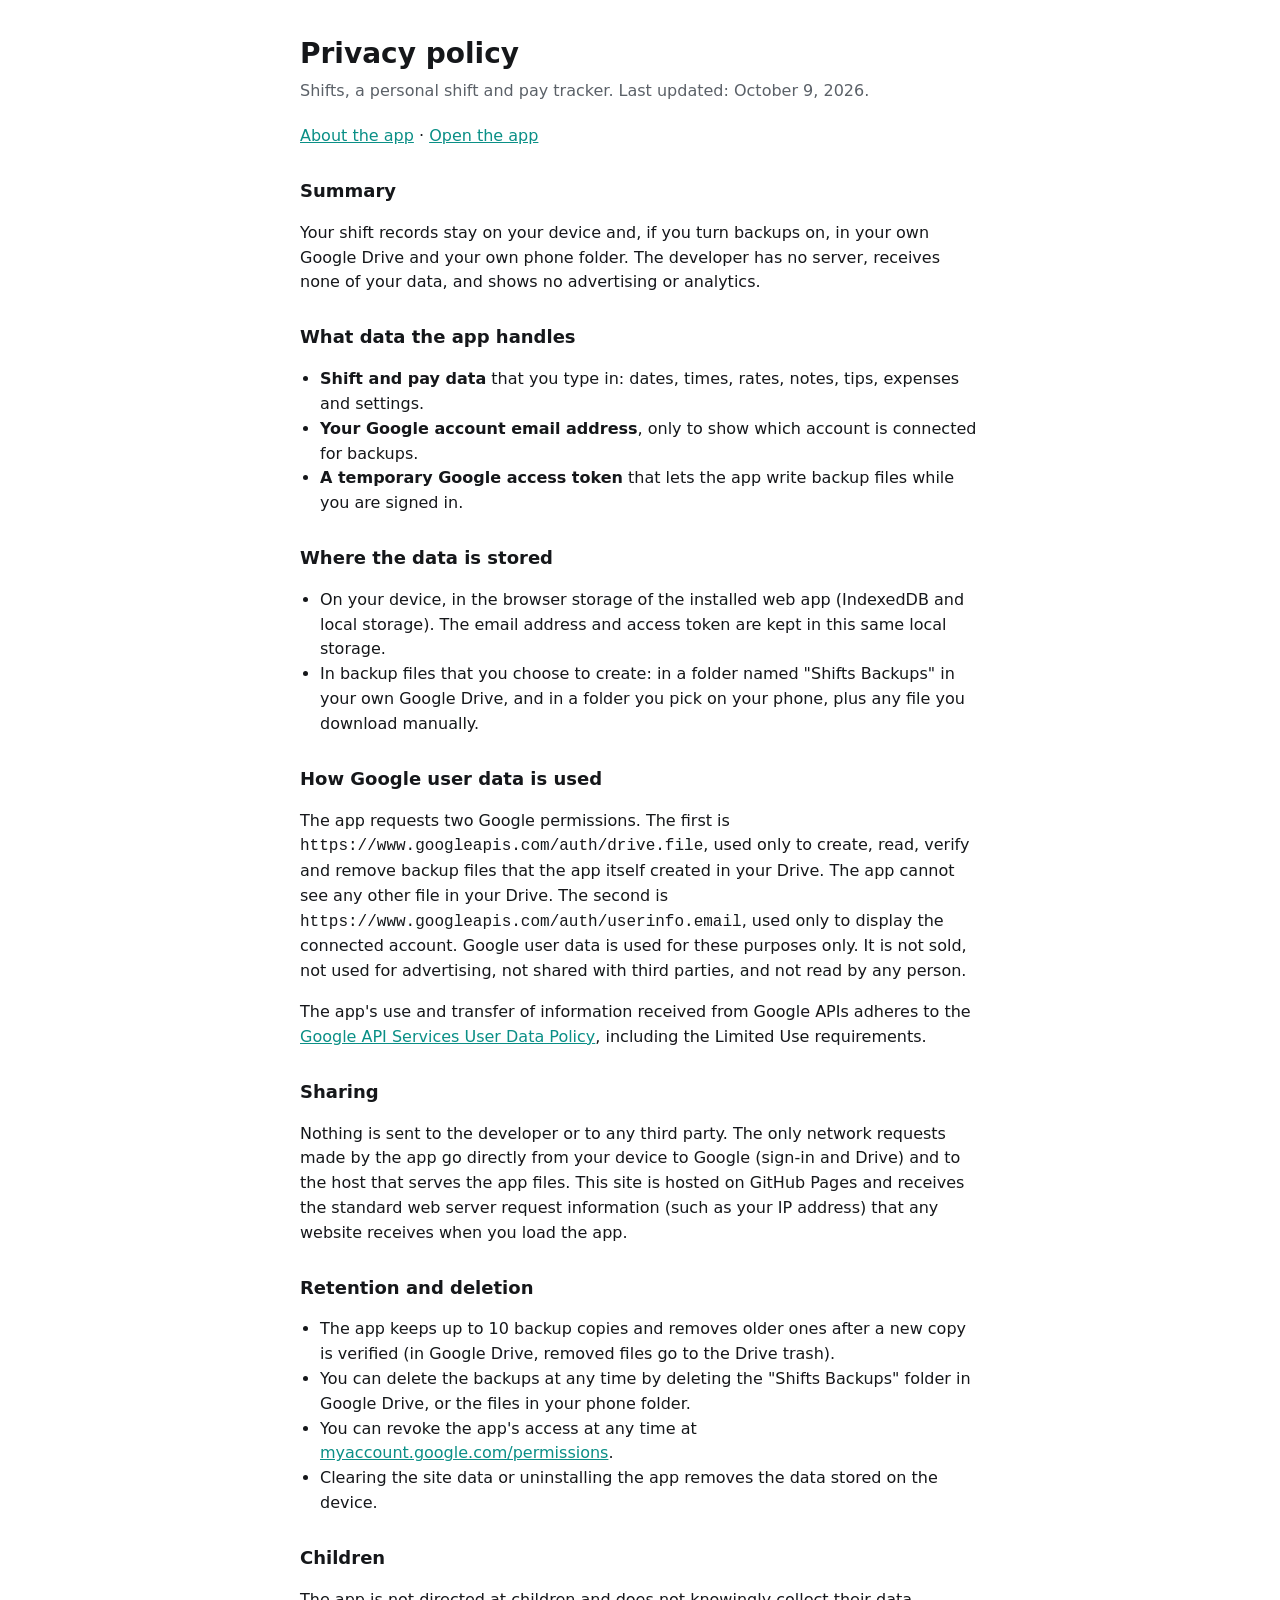
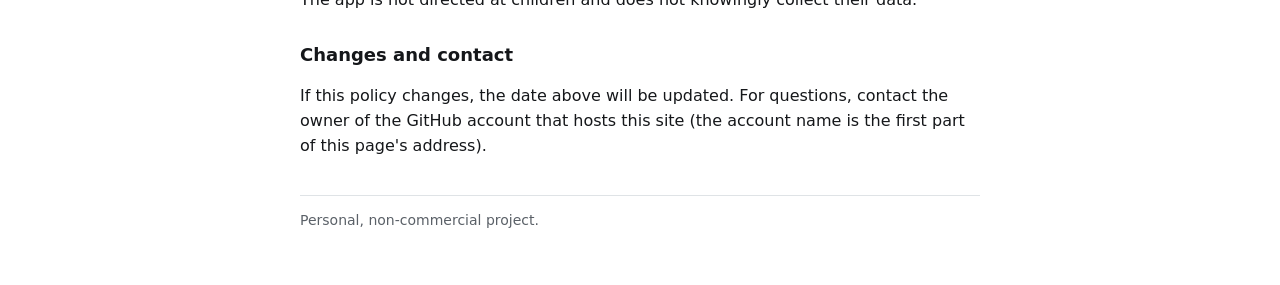
==== privacy.html @ c4597057 "Add files via upload" ====
<!doctype html>
<html lang="en">
  <head>
    <meta charset="utf-8" />
    <meta name="viewport" content="width=device-width, initial-scale=1" />
    <meta name="color-scheme" content="dark light" />
    <title>Shifts: privacy policy</title>
    <style>
      :root { --bg: #ffffff; --fg: #15171a; --muted: #5b6168; --accent: #0a8f86; --line: #dfe3e6; }
      @media (prefers-color-scheme: dark) { :root { --bg: #000000; --fg: #eceff1; --muted: #9aa3ab; --accent: #2fd4c6; --line: #2a2f34; } }
      body { margin: 0; background: var(--bg); color: var(--fg); font: 16px/1.55 system-ui, -apple-system, "Segoe UI", Roboto, sans-serif; }
      main { max-width: 680px; margin: 0 auto; padding: 32px 16px 56px; }
      h1 { font-size: 28px; margin: 0 0 4px; }
      h2 { font-size: 18px; margin: 28px 0 6px; }
      .lead { color: var(--muted); margin: 0 0 20px; }
      a { color: var(--accent); }
      ul { padding-left: 20px; }
      footer { margin-top: 36px; padding-top: 14px; border-top: 1px solid var(--line); color: var(--muted); font-size: 14px; }
    </style>
  </head>
  <body>
    <main>
      <h1>Privacy policy</h1>
      <p class="lead">Shifts, a personal shift and pay tracker. Last updated: October 9, 2026.</p>
      <p><a href="about.html">About the app</a> &middot; <a href="./">Open the app</a></p>

      <h2>Summary</h2>
      <p>
        Your shift records stay on your device and, if you turn backups on, in your own Google Drive and your own phone folder.
        The developer has no server, receives none of your data, and shows no advertising or analytics.
      </p>

      <h2>What data the app handles</h2>
      <ul>
        <li><strong>Shift and pay data</strong> that you type in: dates, times, rates, notes, tips, expenses and settings.</li>
        <li><strong>Your Google account email address</strong>, only to show which account is connected for backups.</li>
        <li><strong>A temporary Google access token</strong> that lets the app write backup files while you are signed in.</li>
      </ul>

      <h2>Where the data is stored</h2>
      <ul>
        <li>On your device, in the browser storage of the installed web app (IndexedDB and local storage). The email address and access token are kept in this same local storage.</li>
        <li>In backup files that you choose to create: in a folder named "Shifts Backups" in your own Google Drive, and in a folder you pick on your phone, plus any file you download manually.</li>
      </ul>

      <h2>How Google user data is used</h2>
      <p>
        The app requests two Google permissions. The first is <code>https://www.googleapis.com/auth/drive.file</code>, used only to create, read,
        verify and remove backup files that the app itself created in your Drive. The app cannot see any other file in your Drive. The second is
        <code>https://www.googleapis.com/auth/userinfo.email</code>, used only to display the connected account. Google user data is used for these
        purposes only. It is not sold, not used for advertising, not shared with third parties, and not read by any person.
      </p>
      <p>
        The app's use and transfer of information received from Google APIs adheres to the
        <a href="https://developers.google.com/terms/api-services-user-data-policy">Google API Services User Data Policy</a>,
        including the Limited Use requirements.
      </p>

      <h2>Sharing</h2>
      <p>
        Nothing is sent to the developer or to any third party. The only network requests made by the app go directly from your device to Google
        (sign-in and Drive) and to the host that serves the app files. This site is hosted on GitHub Pages and receives the standard web server
        request information (such as your IP address) that any website receives when you load the app.
      </p>

      <h2>Retention and deletion</h2>
      <ul>
        <li>The app keeps up to 10 backup copies and removes older ones after a new copy is verified (in Google Drive, removed files go to the Drive trash).</li>
        <li>You can delete the backups at any time by deleting the "Shifts Backups" folder in Google Drive, or the files in your phone folder.</li>
        <li>You can revoke the app's access at any time at <a href="https://myaccount.google.com/permissions">myaccount.google.com/permissions</a>.</li>
        <li>Clearing the site data or uninstalling the app removes the data stored on the device.</li>
      </ul>

      <h2>Children</h2>
      <p>The app is not directed at children and does not knowingly collect their data.</p>

      <h2>Changes and contact</h2>
      <p>
        If this policy changes, the date above will be updated. For questions, contact the owner of the GitHub account that hosts this site
        (the account name is the first part of this page's address).
      </p>

      <footer>Personal, non-commercial project.</footer>
    </main>
  </body>
</html>
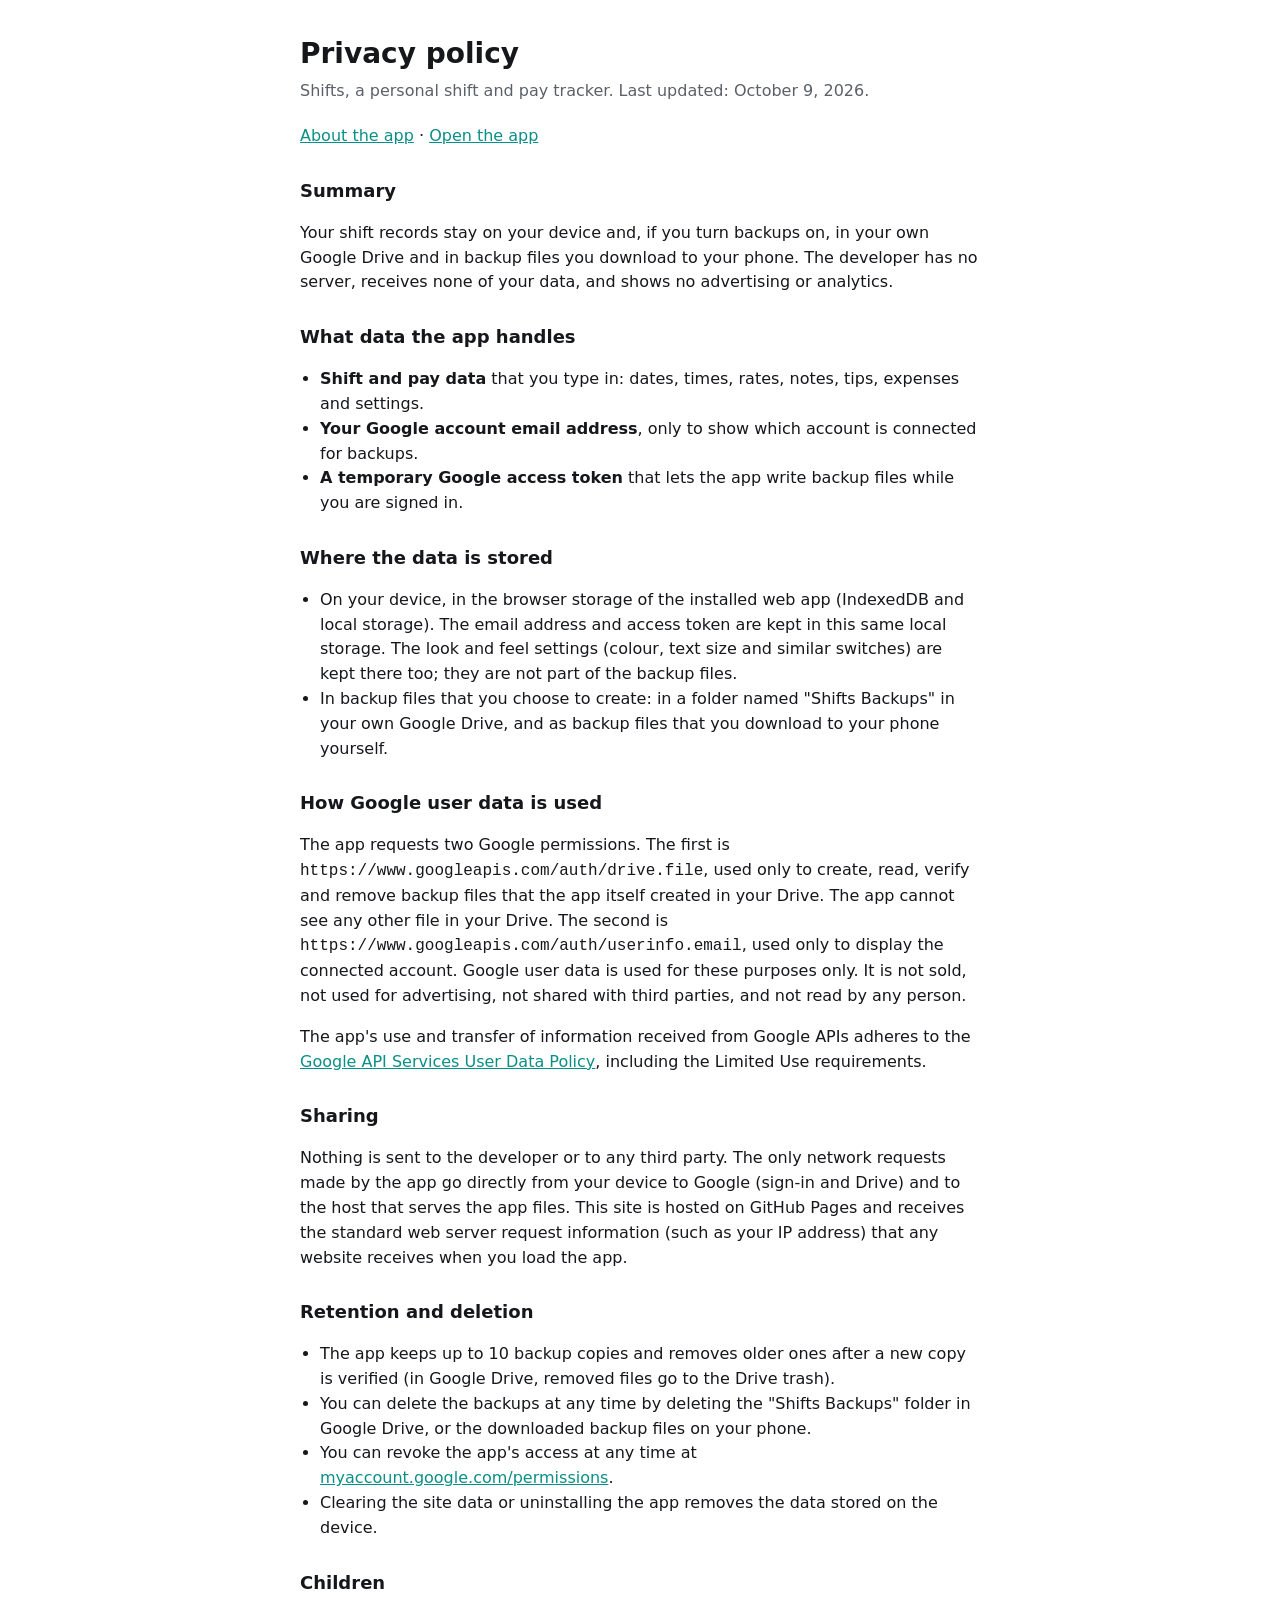
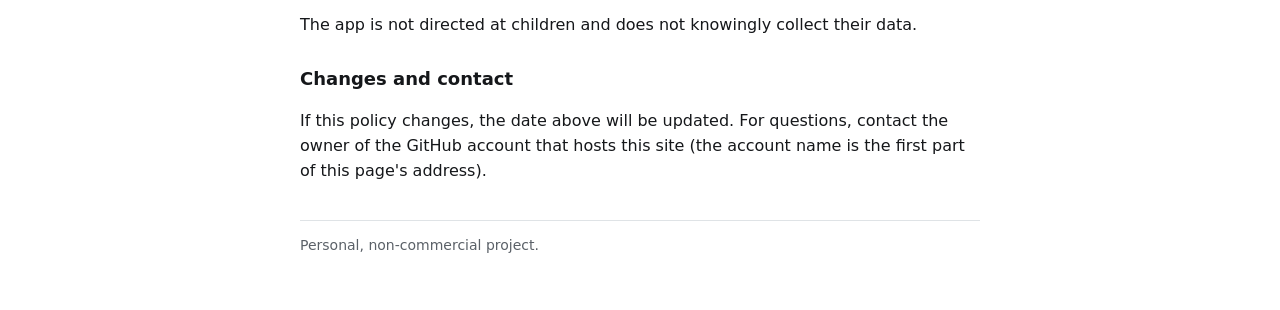
==== commit 00d0ad58: "Add files via upload" ====
--- a/privacy.html
+++ b/privacy.html
@@ -26,7 +26,7 @@
 
       <h2>Summary</h2>
       <p>
-        Your shift records stay on your device and, if you turn backups on, in your own Google Drive and your own phone folder.
+        Your shift records stay on your device and, if you turn backups on, in your own Google Drive and in backup files you download to your phone.
         The developer has no server, receives none of your data, and shows no advertising or analytics.
       </p>
 
@@ -39,8 +39,8 @@
 
       <h2>Where the data is stored</h2>
       <ul>
-        <li>On your device, in the browser storage of the installed web app (IndexedDB and local storage). The email address and access token are kept in this same local storage.</li>
-        <li>In backup files that you choose to create: in a folder named "Shifts Backups" in your own Google Drive, and in a folder you pick on your phone, plus any file you download manually.</li>
+        <li>On your device, in the browser storage of the installed web app (IndexedDB and local storage). The email address and access token are kept in this same local storage. The look and feel settings (colour, text size and similar switches) are kept there too; they are not part of the backup files.</li>
+        <li>In backup files that you choose to create: in a folder named "Shifts Backups" in your own Google Drive, and as backup files that you download to your phone yourself.</li>
       </ul>
 
       <h2>How Google user data is used</h2>
@@ -66,7 +66,7 @@
       <h2>Retention and deletion</h2>
       <ul>
         <li>The app keeps up to 10 backup copies and removes older ones after a new copy is verified (in Google Drive, removed files go to the Drive trash).</li>
-        <li>You can delete the backups at any time by deleting the "Shifts Backups" folder in Google Drive, or the files in your phone folder.</li>
+        <li>You can delete the backups at any time by deleting the "Shifts Backups" folder in Google Drive, or the downloaded backup files on your phone.</li>
         <li>You can revoke the app's access at any time at <a href="https://myaccount.google.com/permissions">myaccount.google.com/permissions</a>.</li>
         <li>Clearing the site data or uninstalling the app removes the data stored on the device.</li>
       </ul>
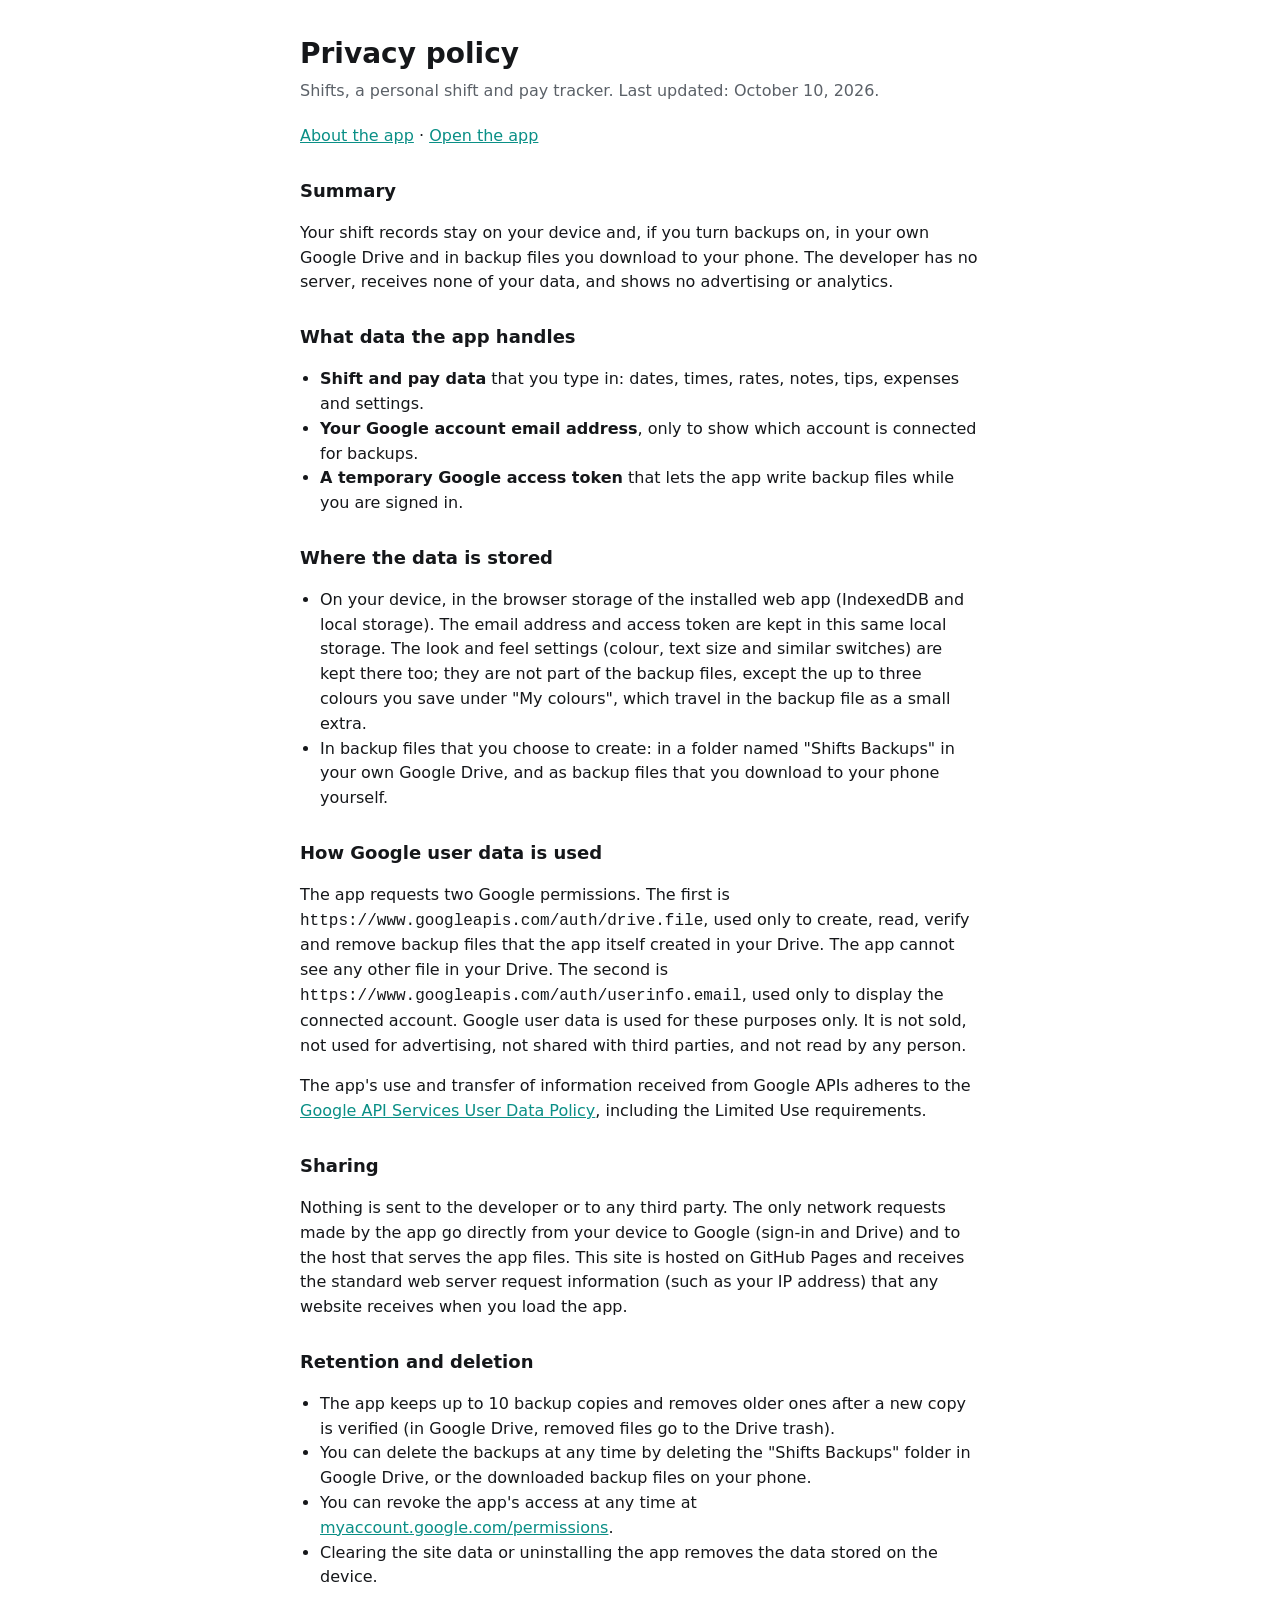
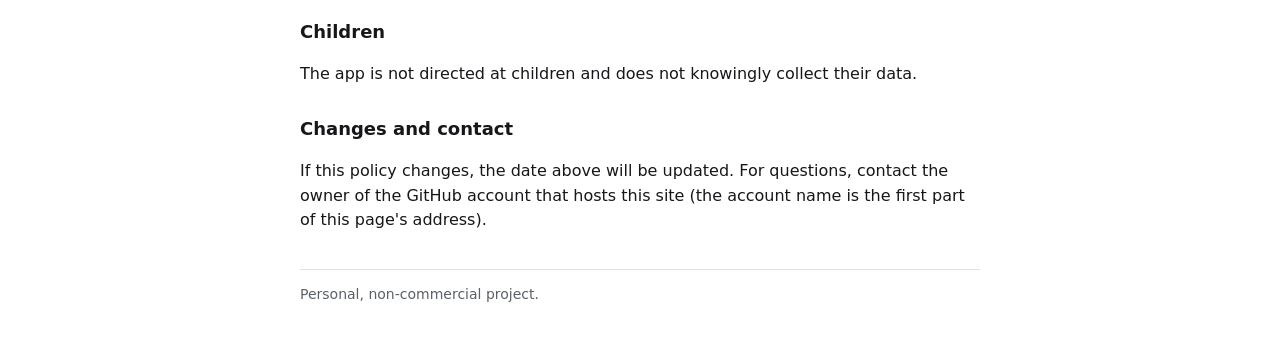
==== commit bc4fccef: "Add files via upload" ====
--- a/privacy.html
+++ b/privacy.html
@@ -21,7 +21,7 @@
   <body>
     <main>
       <h1>Privacy policy</h1>
-      <p class="lead">Shifts, a personal shift and pay tracker. Last updated: October 9, 2026.</p>
+      <p class="lead">Shifts, a personal shift and pay tracker. Last updated: October 10, 2026.</p>
       <p><a href="about.html">About the app</a> &middot; <a href="./">Open the app</a></p>
 
       <h2>Summary</h2>
@@ -39,7 +39,7 @@
 
       <h2>Where the data is stored</h2>
       <ul>
-        <li>On your device, in the browser storage of the installed web app (IndexedDB and local storage). The email address and access token are kept in this same local storage. The look and feel settings (colour, text size and similar switches) are kept there too; they are not part of the backup files.</li>
+        <li>On your device, in the browser storage of the installed web app (IndexedDB and local storage). The email address and access token are kept in this same local storage. The look and feel settings (colour, text size and similar switches) are kept there too; they are not part of the backup files, except the up to three colours you save under &quot;My colours&quot;, which travel in the backup file as a small extra.</li>
         <li>In backup files that you choose to create: in a folder named "Shifts Backups" in your own Google Drive, and as backup files that you download to your phone yourself.</li>
       </ul>
 
